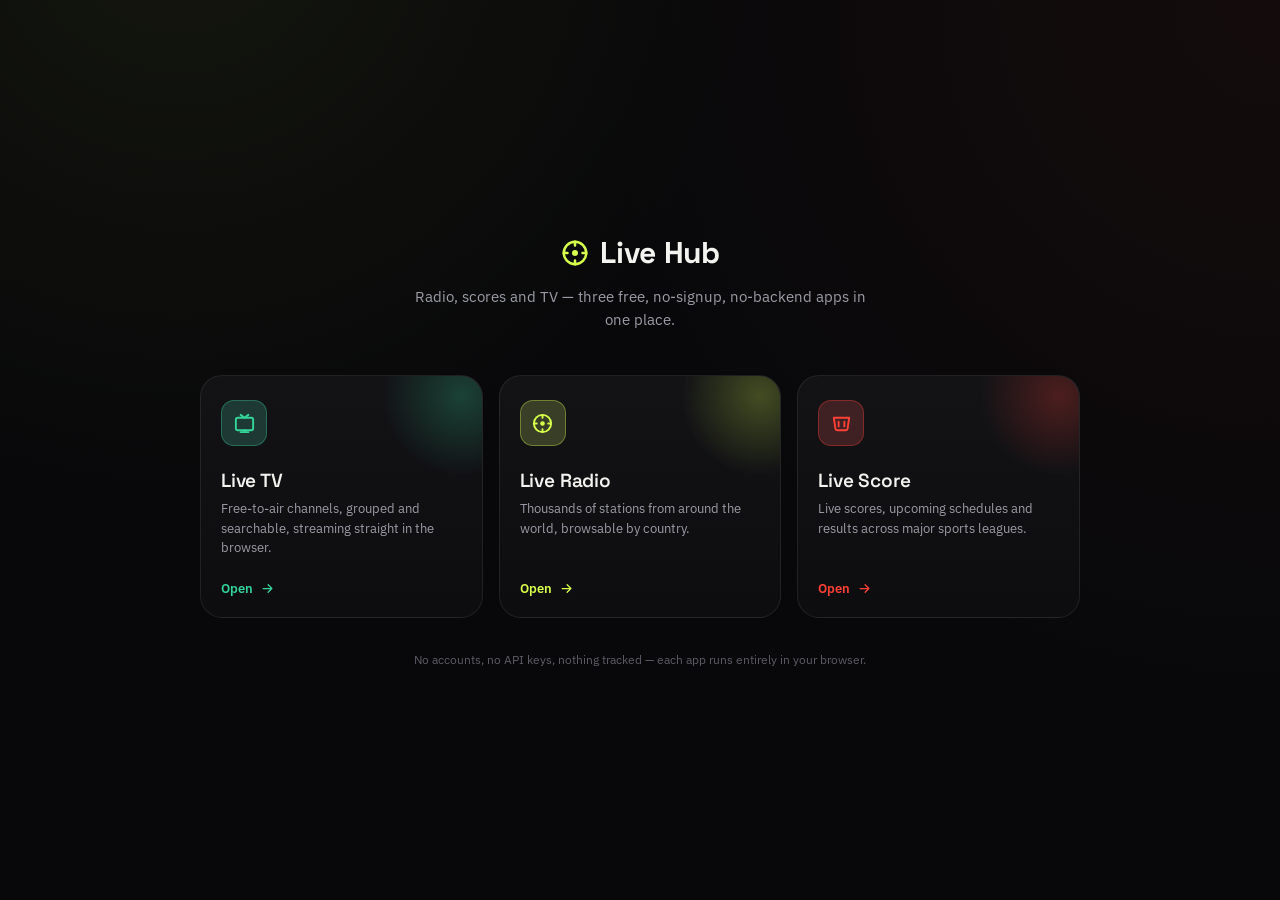
==== index.html @ 90324b24 "Add files via upload" ====
<!DOCTYPE html>
<html lang="en">
<head>
<meta charset="UTF-8">
<meta name="viewport" content="width=device-width, initial-scale=1.0, viewport-fit=cover">
<title>Live Hub — Radio, Scores &amp; TV</title>
<meta name="description" content="One home for Live Radio, Live Score and Live TV — free, no-signup, no-backend.">
<link rel="icon" href="data:image/svg+xml,%3Csvg xmlns='http://www.w3.org/2000/svg' viewBox='0 0 100 100'%3E%3Crect width='100' height='100' rx='22' fill='%230a0a0c'/%3E%3Ccircle cx='50' cy='50' r='30' fill='none' stroke='%23d7ff4b' stroke-width='7'/%3E%3Ccircle cx='50' cy='50' r='7' fill='%23d7ff4b'/%3E%3C/svg%3E">
<link rel="preconnect" href="https://fonts.googleapis.com">
<link rel="preconnect" href="https://fonts.gstatic.com" crossorigin>
<link href="https://fonts.googleapis.com/css2?family=Space+Grotesk:wght@500;600;700&family=IBM+Plex+Sans:wght@400;500;600&family=IBM+Plex+Mono:wght@400;500&display=swap" rel="stylesheet">
<link rel="stylesheet" href="shell.css">
</head>
<body>

<!-- ============ HOME SCREEN ============ -->
<div class="home" id="homeScreen">
  <div class="home-inner">
    <header class="home-head">
      <div class="brand">
        <span class="brand-mark" aria-hidden="true">
          <svg viewBox="0 0 24 24" fill="none"><circle cx="12" cy="12" r="9" stroke="currentColor" stroke-width="2"/><circle cx="12" cy="12" r="2.4" fill="currentColor"/><path d="M12 3v3M12 18v3M3 12h3M18 12h3" stroke="currentColor" stroke-width="2" stroke-linecap="round"/></svg>
        </span>
        <h1>Live Hub</h1>
      </div>
      <p class="home-tagline">Radio, scores and TV — three free, no-signup, no-backend apps in one place.</p>
    </header>

    <div class="app-grid" id="appGrid" role="list">

      <button class="app-card" data-app="tv" style="--accent:#34d399; --accent-ink:#07160f;" role="listitem">
        <span class="app-card-glow" aria-hidden="true"></span>
        <span class="app-card-icon">
          <svg viewBox="0 0 24 24" fill="none"><rect x="3" y="6" width="18" height="13" rx="2" stroke="currentColor" stroke-width="2"/><path d="M8 21h8M12 19v2M8 3l4 3 4-3" stroke="currentColor" stroke-width="2" stroke-linecap="round" stroke-linejoin="round"/></svg>
        </span>
        <span class="app-card-body">
          <span class="app-card-name">Live TV</span>
          <span class="app-card-desc">Free-to-air channels, grouped and searchable, streaming straight in the browser.</span>
        </span>
        <span class="app-card-cta">
          Open
          <svg viewBox="0 0 24 24" fill="none"><path d="M5 12h14M13 6l6 6-6 6" stroke="currentColor" stroke-width="2" stroke-linecap="round" stroke-linejoin="round"/></svg>
        </span>
      </button>

      <button class="app-card" data-app="radio" style="--accent:#d7ff4b; --accent-ink:#10130a;" role="listitem">
        <span class="app-card-glow" aria-hidden="true"></span>
        <span class="app-card-icon">
          <svg viewBox="0 0 24 24" fill="none"><circle cx="12" cy="12" r="9" stroke="currentColor" stroke-width="2"/><circle cx="12" cy="12" r="2.4" fill="currentColor"/><path d="M12 3v3M12 18v3M3 12h3M18 12h3" stroke="currentColor" stroke-width="2" stroke-linecap="round"/></svg>
        </span>
        <span class="app-card-body">
          <span class="app-card-name">Live Radio</span>
          <span class="app-card-desc">Thousands of stations from around the world, browsable by country.</span>
        </span>
        <span class="app-card-cta">
          Open
          <svg viewBox="0 0 24 24" fill="none"><path d="M5 12h14M13 6l6 6-6 6" stroke="currentColor" stroke-width="2" stroke-linecap="round" stroke-linejoin="round"/></svg>
        </span>
      </button>

      <button class="app-card" data-app="scores" style="--accent:#ff4136; --accent-ink:#180706;" role="listitem">
        <span class="app-card-glow" aria-hidden="true"></span>
        <span class="app-card-icon">
          <svg viewBox="0 0 24 24" fill="none"><path d="M4 6h16M4 6l1.6 11.2A2 2 0 0 0 7.6 19h8.8a2 2 0 0 0 2-1.8L20 6M9 10v5M15 10v5" stroke="currentColor" stroke-width="2" stroke-linecap="round" stroke-linejoin="round"/></svg>
        </span>
        <span class="app-card-body">
          <span class="app-card-name">Live Score</span>
          <span class="app-card-desc">Live scores, upcoming schedules and results across major sports leagues.</span>
        </span>
        <span class="app-card-cta">
          Open
          <svg viewBox="0 0 24 24" fill="none"><path d="M5 12h14M13 6l6 6-6 6" stroke="currentColor" stroke-width="2" stroke-linecap="round" stroke-linejoin="round"/></svg>
        </span>
      </button>

      

    </div>

    <p class="home-foot">No accounts, no API keys, nothing tracked — each app runs entirely in your browser.</p>
  </div>
</div>

<!-- ============ APP VIEW (iframe host) ============ -->
<div class="app-view" id="appView" hidden>
  <div class="app-bar">
    <button class="back-btn" id="backBtn" title="Back to home">
      <svg viewBox="0 0 24 24" fill="none"><path d="M19 12H5M11 18l-6-6 6-6" stroke="currentColor" stroke-width="2" stroke-linecap="round" stroke-linejoin="round"/></svg>
      <span>Home</span>
    </button>
    <div class="app-bar-title">
      <span class="app-bar-dot" id="appBarDot" aria-hidden="true"></span>
      <span id="appBarName">—</span>
    </div>
    <button class="reload-btn" id="syncBtn" title="Sync favorites (user.db)" hidden>
      <svg viewBox="0 0 24 24" fill="none"><path d="M7.5 15.5 2 6l3-5h9l5.5 9.5M7.5 15.5H18M7.5 15.5 4.5 20.5h9L18 15.5m-5.5-9.5L18 15.5" stroke="currentColor" stroke-width="1.6" stroke-linejoin="round"/></svg>
    </button>
    <button class="reload-btn" id="reloadBtn" title="Reload this app">
      <svg viewBox="0 0 24 24" fill="none"><path d="M3 12a9 9 0 1 1 3 6.7" stroke="currentColor" stroke-width="2" stroke-linecap="round"/><path d="M3 12V6M3 12h6" stroke="currentColor" stroke-width="2" stroke-linecap="round" stroke-linejoin="round"/></svg>
    </button>
  </div>
  <iframe id="appFrame" title="App" allow="autoplay; encrypted-media; picture-in-picture" allowfullscreen></iframe>
</div>

<script src="shell.js" defer></script>
</body>
</html>
---- shell.css ----
/* ============================================================
   Live Hub — shell (home screen + app switcher chrome)
   Design tokens lifted from the Live Radio app for a consistent feel.
   ============================================================ */
:root{
  --bg:            #08080a;
  --bg-soft:       #0d0d10;
  --panel:         #131316;
  --panel-2:       #1a1a1f;
  --panel-3:       #202027;
  --border:        rgba(255,255,255,.08);
  --border-soft:   rgba(255,255,255,.05);
  --text:          #f3f3ef;
  --text-dim:      #9c9ca6;
  --text-faint:    #5c5c66;
  --lime:          #d7ff4b;
  --lime-dim:      #aecf39;
  --lime-ink:      #10130a;
  --ember:         #ff5b33;
  --danger:        #ff5c72;
  --radius-lg:     22px;
  --radius-md:     16px;
  --radius-sm:     10px;
  --font-display:  'Space Grotesk', 'IBM Plex Sans', sans-serif;
  --font-body:     'IBM Plex Sans', sans-serif;
  --font-mono:     'IBM Plex Mono', monospace;
}

*{ box-sizing:border-box; }
html,body{ height:100%; }
body{
  margin:0;
  background:
    radial-gradient(circle at 14% -10%, rgba(215,255,75,.06), transparent 40%),
    radial-gradient(circle at 100% 0%, rgba(255,91,51,.05), transparent 45%),
    var(--bg);
  color:var(--text);
  font-family:var(--font-body);
  -webkit-font-smoothing:antialiased;
  overflow-x:hidden;
}

::selection{ background:var(--lime); color:var(--lime-ink); }
button{ font-family:inherit; }
*:focus-visible{ outline:2px solid var(--lime); outline-offset:2px; border-radius:6px; }

/* ============================================================
   Home screen
   ============================================================ */
.home{
  min-height:100vh;
  display:flex;
  align-items:center;
  justify-content:center;
  padding:32px 18px;
}
.home-inner{
  width:100%;
  max-width:880px;
}

.home-head{
  text-align:center;
  margin-bottom:44px;
}
.brand{
  display:flex; align-items:center; justify-content:center; gap:10px;
  margin-bottom:14px;
}
.brand-mark{ color:var(--lime); width:30px; height:30px; }
.brand-mark svg{ width:30px; height:30px; display:block; }
.brand h1{
  font-family:var(--font-display);
  font-size:30px;
  font-weight:700;
  letter-spacing:-.01em;
  margin:0;
}
.home-tagline{
  margin:0 auto;
  max-width:460px;
  color:var(--text-dim);
  font-size:15px;
  line-height:1.5;
}

.app-grid{
  display:grid;
  grid-template-columns:repeat(3, 1fr);
  gap:16px;
}
@media (max-width: 760px){
  .app-grid{ grid-template-columns:1fr; }
}

.app-card{
  position:relative;
  overflow:hidden;
  display:flex;
  flex-direction:column;
  gap:22px;
  text-align:left;
  background:linear-gradient(180deg, var(--panel), var(--bg-soft));
  border:1px solid var(--border);
  border-radius:var(--radius-lg);
  padding:24px 20px 20px;
  cursor:pointer;
  transition:border-color .18s ease, transform .18s ease, background .18s ease;
  color:var(--text);
}
.app-card:hover, .app-card:focus-visible{
  transform:translateY(-3px);
  border-color:color-mix(in srgb, var(--accent) 45%, transparent);
}
.app-card:active{ transform:translateY(-1px); }

.app-card-glow{
  position:absolute;
  top:-60px; right:-60px;
  width:160px; height:160px;
  border-radius:50%;
  background:radial-gradient(circle, color-mix(in srgb, var(--accent) 35%, transparent), transparent 70%);
  pointer-events:none;
  opacity:.7;
  transition:opacity .18s ease;
}
.app-card:hover .app-card-glow{ opacity:1; }

.app-card-icon{
  width:46px; height:46px;
  border-radius:13px;
  display:flex; align-items:center; justify-content:center;
  background:color-mix(in srgb, var(--accent) 16%, var(--panel-2));
  border:1px solid color-mix(in srgb, var(--accent) 35%, transparent);
  color:var(--accent);
}
.app-card-icon svg{ width:23px; height:23px; }

.app-card-body{ display:flex; flex-direction:column; gap:6px; flex:1; }
.app-card-name{
  font-family:var(--font-display);
  font-size:19px;
  font-weight:600;
  letter-spacing:-.01em;
}
.app-card-desc{
  font-size:13px;
  line-height:1.5;
  color:var(--text-dim);
}

.app-card-cta{
  display:flex; align-items:center; gap:7px;
  font-size:13px; font-weight:600;
  color:var(--accent);
}
.app-card-cta svg{ width:15px; height:15px; transition:transform .18s ease; }
.app-card:hover .app-card-cta svg{ transform:translateX(3px); }

.home-foot{
  text-align:center;
  margin:34px 0 0;
  font-size:12px;
  color:var(--text-faint);
}

/* ============================================================
   App view (iframe host)
   ============================================================ */
.app-view{
  position:fixed; inset:0;
  display:flex;
  flex-direction:column;
  background:var(--bg);
}
.app-view[hidden]{ display:none; }

.app-bar{
  flex-shrink:0;
  display:flex;
  align-items:center;
  gap:12px;
  height:52px;
  padding:0 14px;
  background:var(--panel);
  border-bottom:1px solid var(--border);
}
.back-btn{
  display:flex; align-items:center; gap:7px;
  height:34px; padding:0 13px 0 10px;
  border-radius:10px;
  border:1px solid var(--border);
  background:var(--panel-2);
  color:var(--text);
  font-size:13.5px; font-weight:500;
  cursor:pointer;
  transition:.15s ease;
  flex-shrink:0;
}
.back-btn svg{ width:16px; height:16px; }
.back-btn:hover{ border-color:rgba(215,255,75,.4); color:var(--lime); }

.app-bar-title{
  flex:1;
  min-width:0;
  display:flex; align-items:center; gap:8px;
  justify-content:center;
  font-family:var(--font-display);
  font-size:14.5px;
  font-weight:600;
  color:var(--text-dim);
  overflow:hidden; text-overflow:ellipsis; white-space:nowrap;
}
.app-bar-dot{
  width:8px; height:8px; border-radius:50%;
  background:var(--accent, var(--lime));
  flex-shrink:0;
  box-shadow:0 0 0 3px color-mix(in srgb, var(--accent, var(--lime)) 22%, transparent);
}

.reload-btn{
  width:34px; height:34px; flex-shrink:0;
  border-radius:10px;
  border:1px solid var(--border);
  background:var(--panel-2);
  color:var(--text-dim);
  display:flex; align-items:center; justify-content:center;
  cursor:pointer;
  transition:.15s ease;
}
.reload-btn svg{ width:16px; height:16px; }
.reload-btn:hover{ color:var(--lime); border-color:rgba(215,255,75,.4); }

#appFrame{
  flex:1;
  width:100%;
  border:none;
  background:var(--bg);
}

@media (prefers-reduced-motion: reduce){
  .app-card{ transition:none; }
  .app-card:hover{ transform:none; }
}
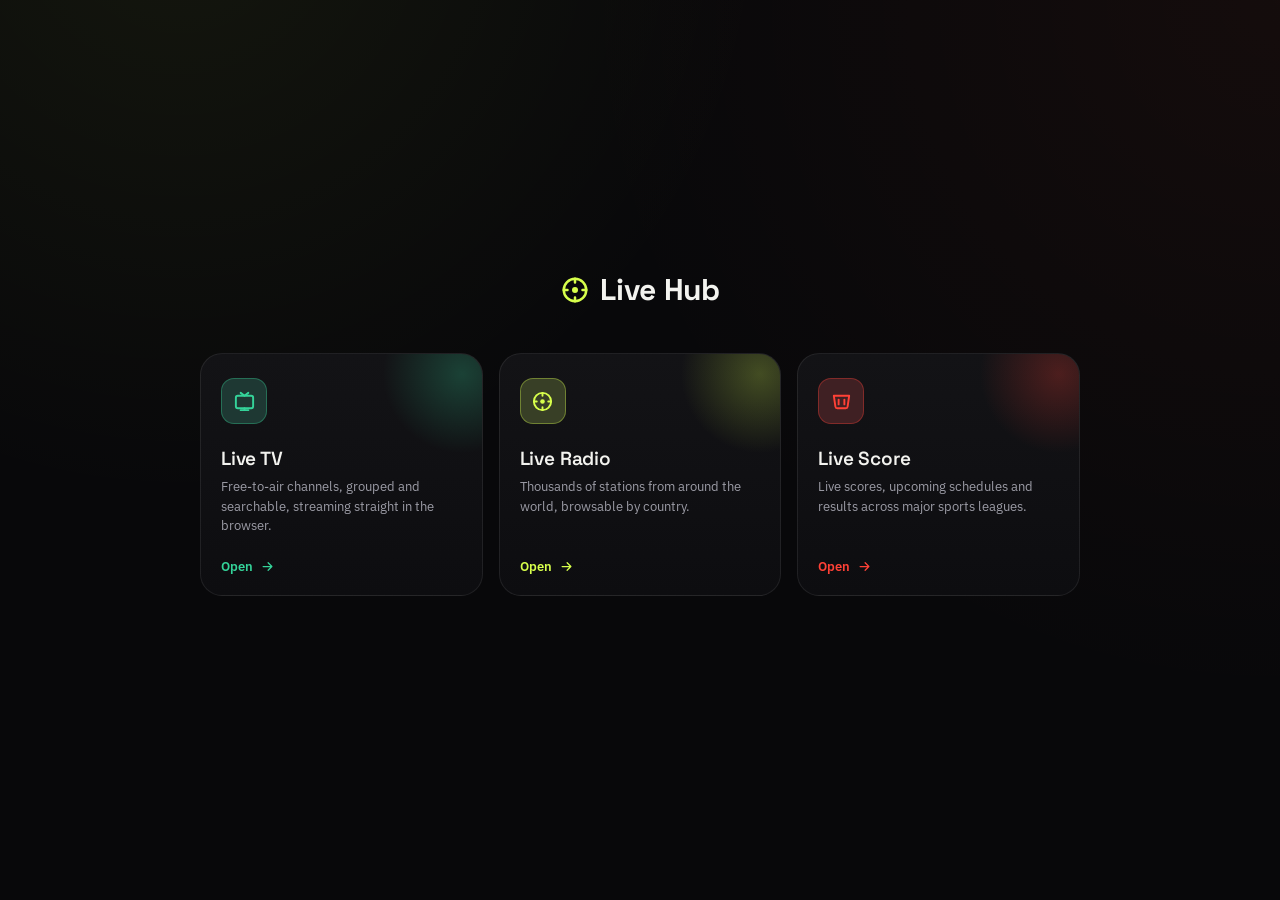
==== commit 5fa3fee0: "Update index.html" ====
--- a/index.html
+++ b/index.html
@@ -23,7 +23,7 @@
         </span>
         <h1>Live Hub</h1>
       </div>
-      <p class="home-tagline">Radio, scores and TV — three free, no-signup, no-backend apps in one place.</p>
+      <p class="home-tagline"> </p>
     </header>
 
     <div class="app-grid" id="appGrid" role="list">
@@ -77,7 +77,7 @@
 
     </div>
 
-    <p class="home-foot">No accounts, no API keys, nothing tracked — each app runs entirely in your browser.</p>
+    <p class="home-foot"> </p>
   </div>
 </div>
 
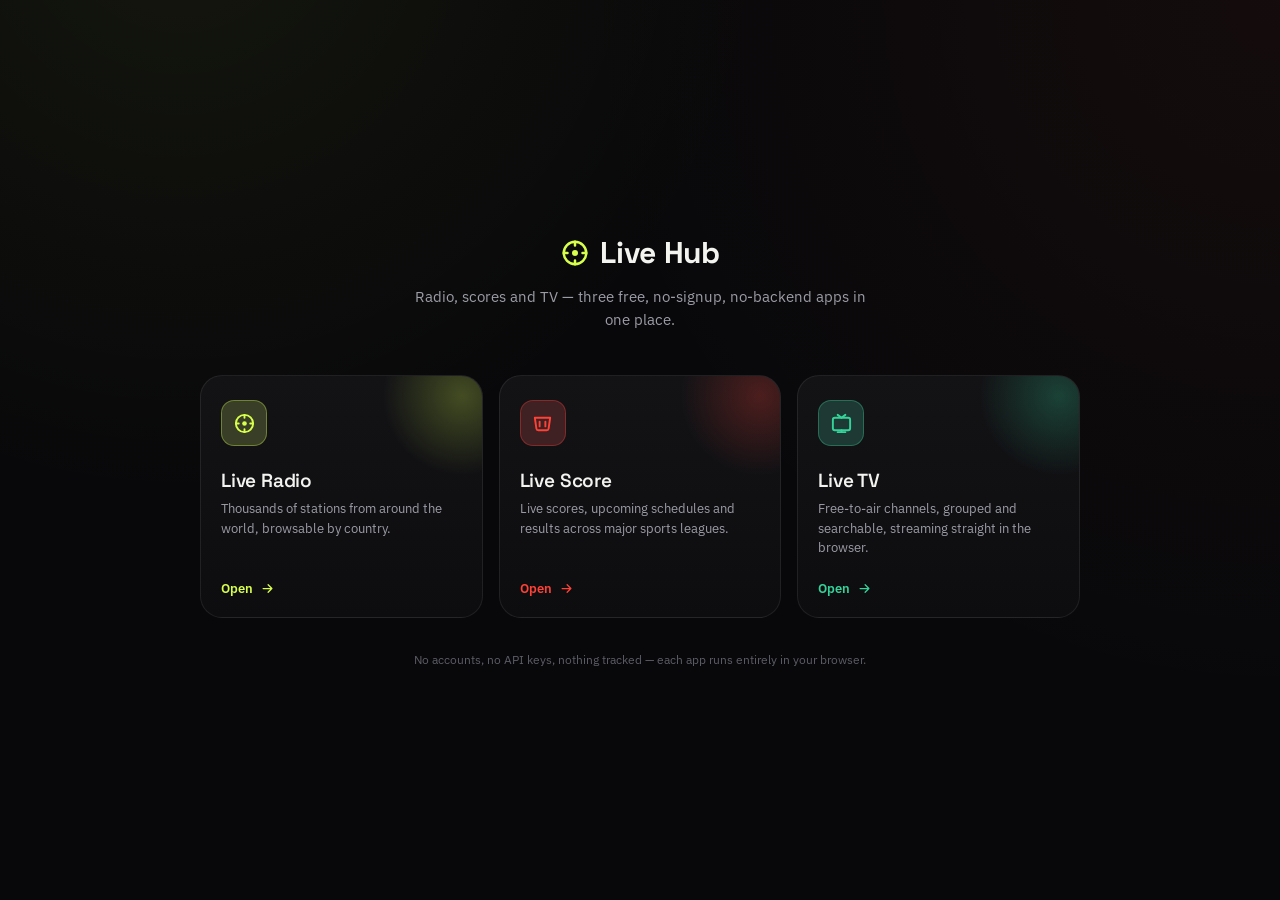
==== commit 9a44ad6d: "Add files via upload" ====
--- a/index.html
+++ b/index.html
@@ -23,25 +23,10 @@
         </span>
         <h1>Live Hub</h1>
       </div>
-      <p class="home-tagline"> </p>
+      <p class="home-tagline">Radio, scores and TV — three free, no-signup, no-backend apps in one place.</p>
     </header>
 
     <div class="app-grid" id="appGrid" role="list">
-
-      <button class="app-card" data-app="tv" style="--accent:#34d399; --accent-ink:#07160f;" role="listitem">
-        <span class="app-card-glow" aria-hidden="true"></span>
-        <span class="app-card-icon">
-          <svg viewBox="0 0 24 24" fill="none"><rect x="3" y="6" width="18" height="13" rx="2" stroke="currentColor" stroke-width="2"/><path d="M8 21h8M12 19v2M8 3l4 3 4-3" stroke="currentColor" stroke-width="2" stroke-linecap="round" stroke-linejoin="round"/></svg>
-        </span>
-        <span class="app-card-body">
-          <span class="app-card-name">Live TV</span>
-          <span class="app-card-desc">Free-to-air channels, grouped and searchable, streaming straight in the browser.</span>
-        </span>
-        <span class="app-card-cta">
-          Open
-          <svg viewBox="0 0 24 24" fill="none"><path d="M5 12h14M13 6l6 6-6 6" stroke="currentColor" stroke-width="2" stroke-linecap="round" stroke-linejoin="round"/></svg>
-        </span>
-      </button>
 
       <button class="app-card" data-app="radio" style="--accent:#d7ff4b; --accent-ink:#10130a;" role="listitem">
         <span class="app-card-glow" aria-hidden="true"></span>
@@ -73,11 +58,24 @@
         </span>
       </button>
 
-      
+      <button class="app-card" data-app="tv" style="--accent:#34d399; --accent-ink:#07160f;" role="listitem">
+        <span class="app-card-glow" aria-hidden="true"></span>
+        <span class="app-card-icon">
+          <svg viewBox="0 0 24 24" fill="none"><rect x="3" y="6" width="18" height="13" rx="2" stroke="currentColor" stroke-width="2"/><path d="M8 21h8M12 19v2M8 3l4 3 4-3" stroke="currentColor" stroke-width="2" stroke-linecap="round" stroke-linejoin="round"/></svg>
+        </span>
+        <span class="app-card-body">
+          <span class="app-card-name">Live TV</span>
+          <span class="app-card-desc">Free-to-air channels, grouped and searchable, streaming straight in the browser.</span>
+        </span>
+        <span class="app-card-cta">
+          Open
+          <svg viewBox="0 0 24 24" fill="none"><path d="M5 12h14M13 6l6 6-6 6" stroke="currentColor" stroke-width="2" stroke-linecap="round" stroke-linejoin="round"/></svg>
+        </span>
+      </button>
 
     </div>
 
-    <p class="home-foot"> </p>
+    <p class="home-foot">No accounts, no API keys, nothing tracked — each app runs entirely in your browser.</p>
   </div>
 </div>
 
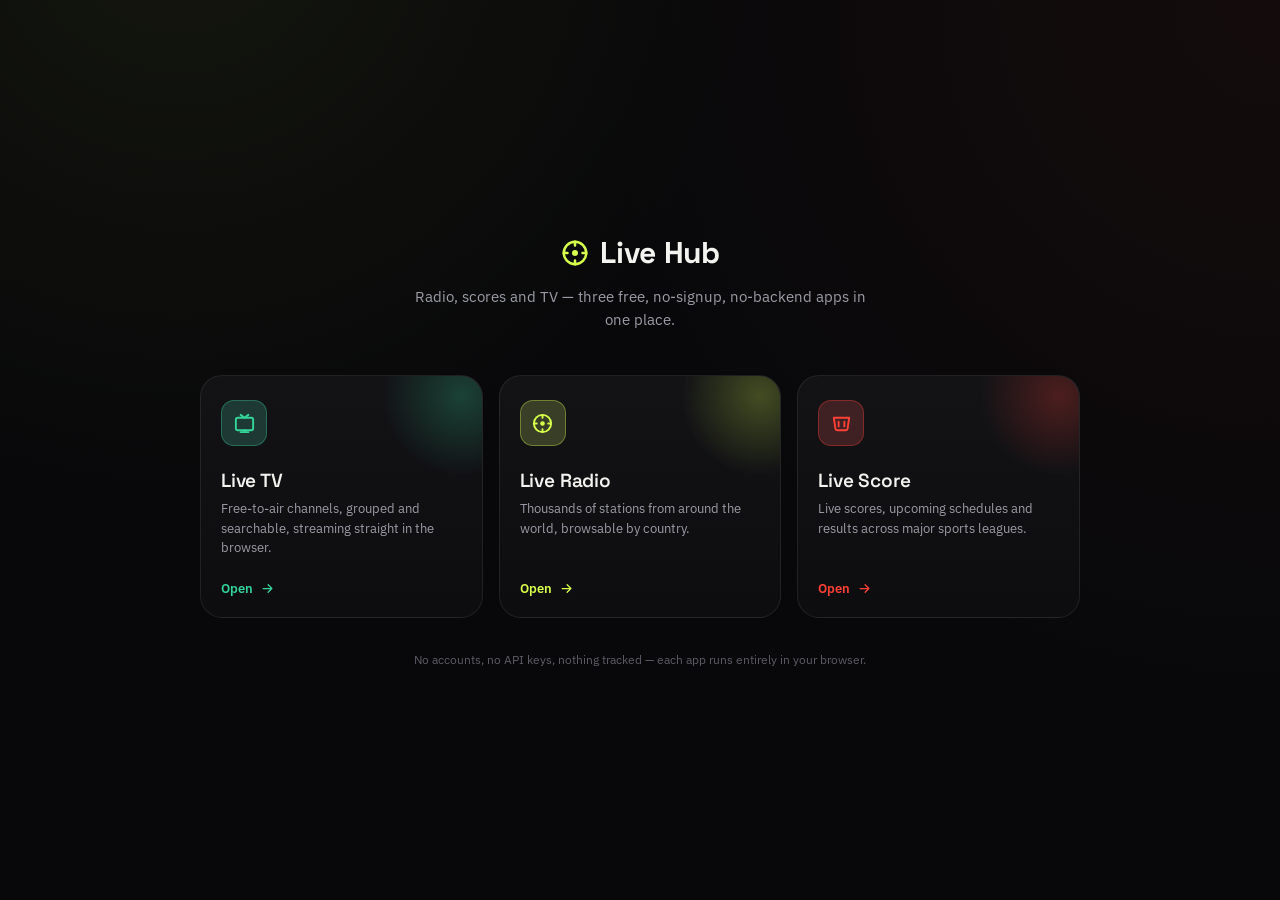
==== commit 94ece421: "Swap Live Radio and Live Score button content" ====
--- a/index.html
+++ b/index.html
@@ -28,6 +28,22 @@
 
     <div class="app-grid" id="appGrid" role="list">
 
+
+      <button class="app-card" data-app="tv" style="--accent:#34d399; --accent-ink:#07160f;" role="listitem">
+        <span class="app-card-glow" aria-hidden="true"></span>
+        <span class="app-card-icon">
+          <svg viewBox="0 0 24 24" fill="none"><rect x="3" y="6" width="18" height="13" rx="2" stroke="currentColor" stroke-width="2"/><path d="M8 21h8M12 19v2M8 3l4 3 4-3" stroke="currentColor" stroke-width="2" stroke-linecap="round" stroke-linejoin="round"/></svg>
+        </span>
+        <span class="app-card-body">
+          <span class="app-card-name">Live TV</span>
+          <span class="app-card-desc">Free-to-air channels, grouped and searchable, streaming straight in the browser.</span>
+        </span>
+        <span class="app-card-cta">
+          Open
+          <svg viewBox="0 0 24 24" fill="none"><path d="M5 12h14M13 6l6 6-6 6" stroke="currentColor" stroke-width="2" stroke-linecap="round" stroke-linejoin="round"/></svg>
+        </span>
+      </button>
+      
       <button class="app-card" data-app="radio" style="--accent:#d7ff4b; --accent-ink:#10130a;" role="listitem">
         <span class="app-card-glow" aria-hidden="true"></span>
         <span class="app-card-icon">
@@ -58,20 +74,7 @@
         </span>
       </button>
 
-      <button class="app-card" data-app="tv" style="--accent:#34d399; --accent-ink:#07160f;" role="listitem">
-        <span class="app-card-glow" aria-hidden="true"></span>
-        <span class="app-card-icon">
-          <svg viewBox="0 0 24 24" fill="none"><rect x="3" y="6" width="18" height="13" rx="2" stroke="currentColor" stroke-width="2"/><path d="M8 21h8M12 19v2M8 3l4 3 4-3" stroke="currentColor" stroke-width="2" stroke-linecap="round" stroke-linejoin="round"/></svg>
-        </span>
-        <span class="app-card-body">
-          <span class="app-card-name">Live TV</span>
-          <span class="app-card-desc">Free-to-air channels, grouped and searchable, streaming straight in the browser.</span>
-        </span>
-        <span class="app-card-cta">
-          Open
-          <svg viewBox="0 0 24 24" fill="none"><path d="M5 12h14M13 6l6 6-6 6" stroke="currentColor" stroke-width="2" stroke-linecap="round" stroke-linejoin="round"/></svg>
-        </span>
-      </button>
+
 
     </div>
 
